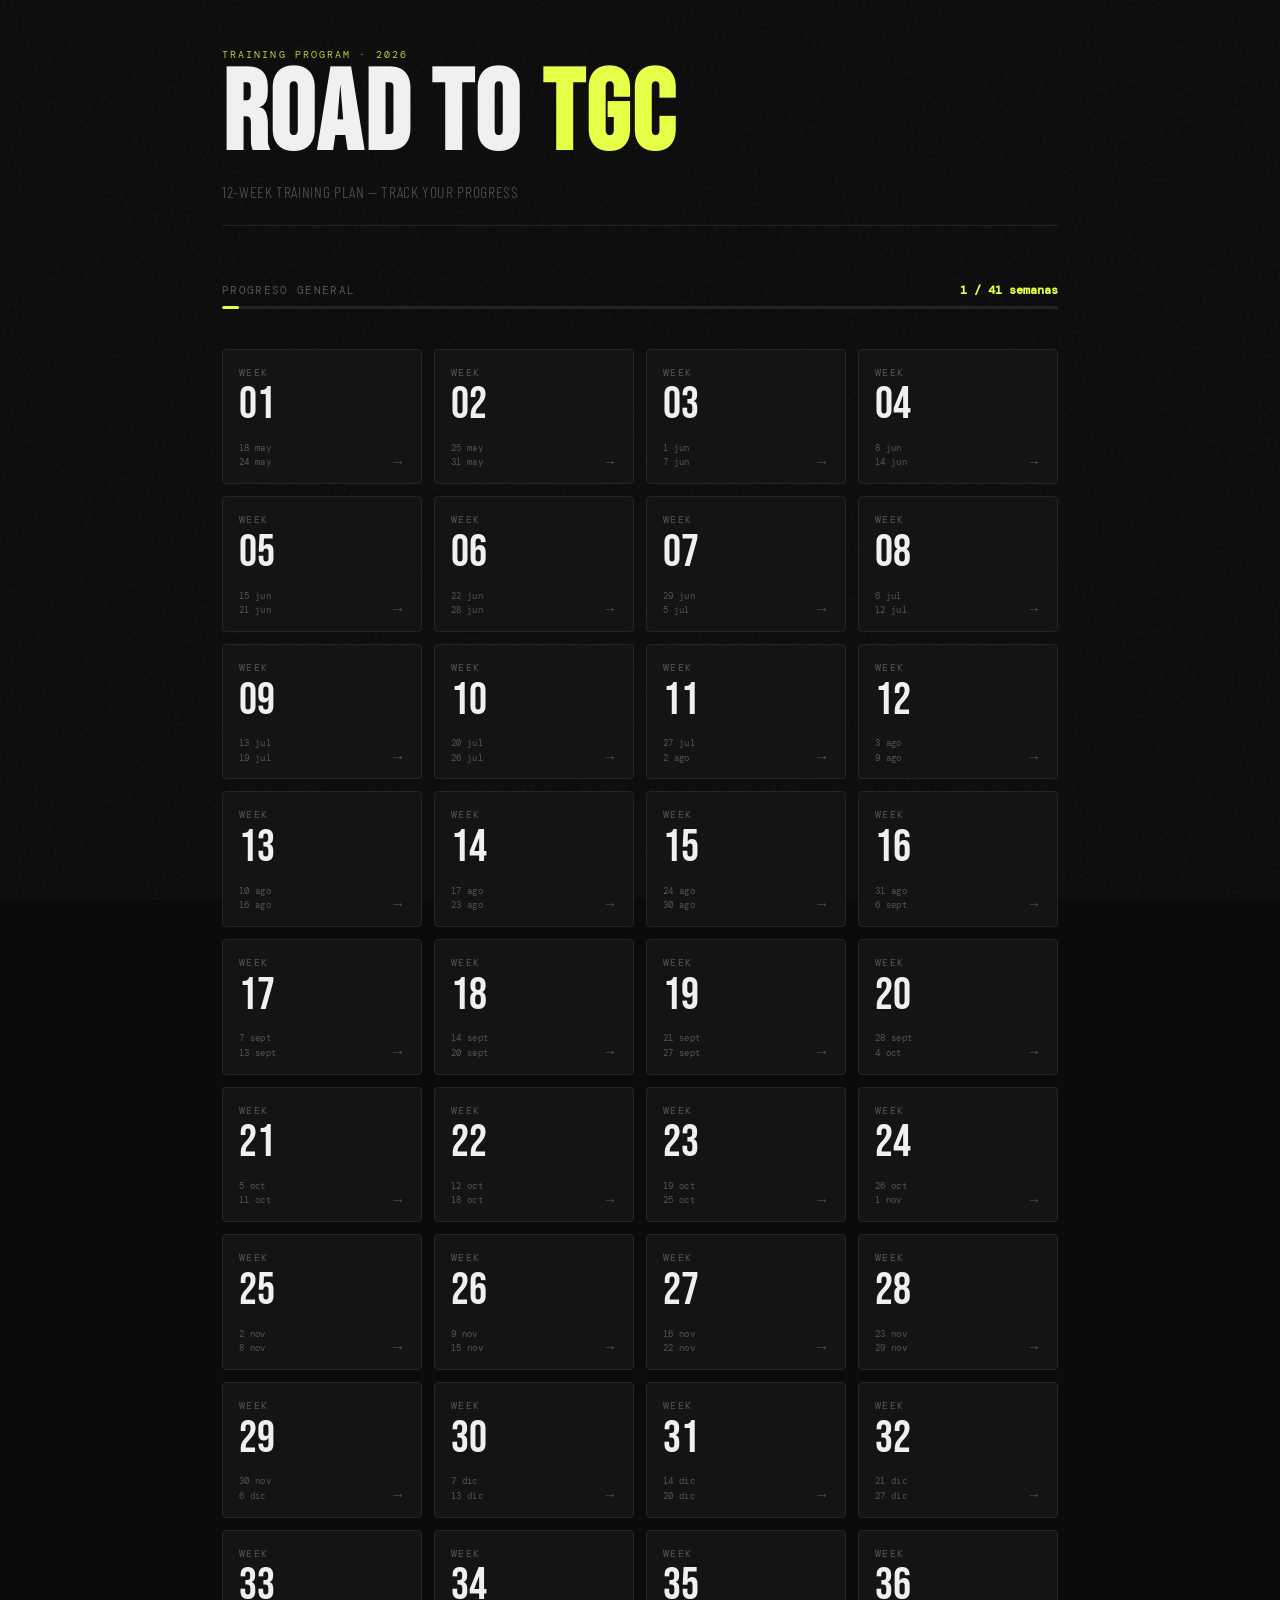
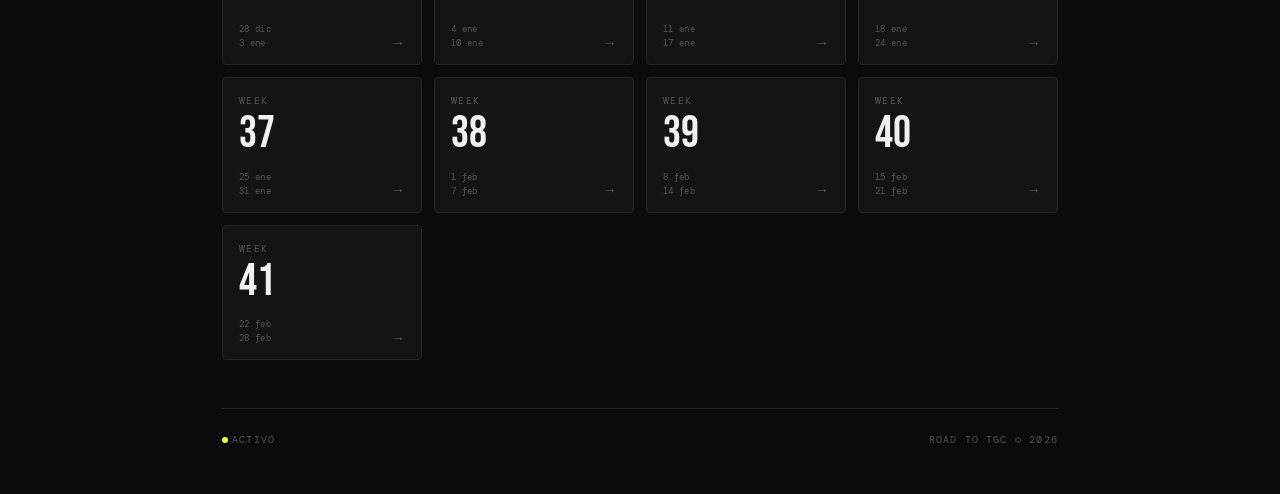
==== index.html @ acd6362c "add week 01" ====
<!DOCTYPE html>
<html lang="es">
<head>
    <meta charset="UTF-8">
    <meta name="viewport" content="width=device-width, initial-scale=1.0">
    <title>Road To TGC</title>
    <link rel="preconnect" href="https://fonts.googleapis.com">
    <link rel="preconnect" href="https://fonts.gstatic.com" crossorigin>
    <link href="https://fonts.googleapis.com/css2?family=Bebas+Neue&family=DM+Mono:wght@400;500&family=Barlow+Condensed:wght@300;600;700&display=swap" rel="stylesheet">

    <style>
        *, *::before, *::after {
            box-sizing: border-box;
            margin: 0;
            padding: 0;
        }

        :root {
            --bg:        #0b0b0b;
            --surface:   #141414;
            --border:    #252525;
            --accent:    #e8ff47;
            --accent-dim:#b8cc30;
            --text:      #f0f0f0;
            --muted:     #555;
            --danger:    #ff4747;

            --font-display: 'Bebas Neue', sans-serif;
            --font-body:    'Barlow Condensed', sans-serif;
            --font-mono:    'DM Mono', monospace;
        }

        html { scroll-behavior: smooth; }

        body {
            background: var(--bg);
            color: var(--text);
            font-family: var(--font-body);
            min-height: 100dvh;
            overflow-x: hidden;
        }

        /* ── NOISE TEXTURE OVERLAY ── */
        body::before {
            content: '';
            position: fixed;
            inset: 0;
            background-image: url("data:image/svg+xml,%3Csvg viewBox='0 0 256 256' xmlns='http://www.w3.org/2000/svg'%3E%3Cfilter id='n'%3E%3CfeTurbulence type='fractalNoise' baseFrequency='0.9' numOctaves='4' stitchTiles='stitch'/%3E%3C/filter%3E%3Crect width='100%25' height='100%25' filter='url(%23n)' opacity='0.04'/%3E%3C/svg%3E");
            pointer-events: none;
            z-index: 0;
        }

        /* ── LAYOUT ── */
        .wrapper {
            position: relative;
            z-index: 1;
            max-width: 900px;
            margin: 0 auto;
            padding: clamp(1.5rem, 5vw, 3rem) clamp(1rem, 4vw, 2rem);
        }

        /* ── HEADER ── */
        header {
            display: flex;
            flex-direction: column;
            gap: 0.25rem;
            margin-bottom: clamp(2rem, 6vw, 3.5rem);
            border-bottom: 1px solid var(--border);
            padding-bottom: 1.5rem;
            animation: fadeDown 0.5s ease both;
        }

        .label {
            font-family: var(--font-mono);
            font-size: 0.65rem;
            letter-spacing: 0.2em;
            color: var(--accent);
            text-transform: uppercase;
            opacity: 0.8;
        }

        h1 {
            font-family: var(--font-display);
            font-size: clamp(3.5rem, 14vw, 7rem);
            line-height: 0.92;
            letter-spacing: 0.02em;
            color: var(--text);
        }

        h1 span {
            color: var(--accent);
        }

        .subtitle {
            margin-top: 0.6rem;
            font-size: clamp(0.85rem, 2.5vw, 1rem);
            font-weight: 300;
            letter-spacing: 0.04em;
            color: var(--muted);
            text-transform: uppercase;
        }

        /* ── PROGRESS BAR ── */
        .progress-wrap {
            margin-bottom: clamp(1.5rem, 4vw, 2.5rem);
            animation: fadeDown 0.5s 0.1s ease both;
        }

        .progress-header {
            display: flex;
            justify-content: space-between;
            align-items: baseline;
            margin-bottom: 0.5rem;
        }

        .progress-header span {
            font-family: var(--font-mono);
            font-size: 0.7rem;
            letter-spacing: 0.12em;
            color: var(--muted);
            text-transform: uppercase;
        }

        .progress-header strong {
            font-family: var(--font-mono);
            font-size: 0.75rem;
            color: var(--accent);
        }

        .bar {
            height: 3px;
            background: var(--border);
            border-radius: 2px;
            overflow: hidden;
        }

        .bar-fill {
            height: 100%;
            width: 25%; /* ajusta según el progreso real */
            background: var(--accent);
            border-radius: 2px;
            transition: width 1s cubic-bezier(0.16, 1, 0.3, 1);
        }

        /* ── GRID ── */
        .grid {
            display: grid;
            grid-template-columns: repeat(2, 1fr);
            gap: 0.75rem;
        }

        @media (min-width: 480px) {
            .grid { grid-template-columns: repeat(3, 1fr); }
        }

        @media (min-width: 700px) {
            .grid { grid-template-columns: repeat(4, 1fr); }
        }

        /* ── CARD ── */
        .card {
            position: relative;
            display: flex;
            flex-direction: column;
            justify-content: space-between;
            background: var(--surface);
            border: 1px solid var(--border);
            border-radius: 4px;
            padding: 1rem 1rem 0.85rem;
            text-decoration: none;
            color: var(--text);
            overflow: hidden;
            cursor: pointer;
            transition:
                transform 0.18s ease,
                border-color 0.18s ease,
                background 0.18s ease;
            opacity: 0;
            animation: fadeUp 0.4s ease both;
        }

        /* stagger delay via inline style set by JS */
        .card:hover {
            transform: translateY(-3px);
            border-color: var(--accent);
            background: #1a1a0e;
        }

        .card:active { transform: translateY(0); }

        /* accent stripe on hover */
        .card::after {
            content: '';
            position: absolute;
            left: 0; top: 0; bottom: 0;
            width: 3px;
            background: var(--accent);
            transform: scaleY(0);
            transform-origin: bottom;
            transition: transform 0.2s ease;
        }

        .card:hover::after { transform: scaleY(1); }

        .card-week {
            font-family: var(--font-mono);
            font-size: 0.6rem;
            letter-spacing: 0.15em;
            color: var(--muted);
            text-transform: uppercase;
            margin-bottom: 0.3rem;
        }

        .card-number {
            font-family: var(--font-display);
            font-size: clamp(2.2rem, 7vw, 2.8rem);
            line-height: 1;
            color: var(--text);
            transition: color 0.18s ease;
        }

        .card:hover .card-number { color: var(--accent); }

        .card-meta {
            margin-top: 0.8rem;
            display: flex;
            align-items: flex-end;
            justify-content: space-between;
        }

        .card-dates {
            font-family: var(--font-mono);
            font-size: 0.56rem;
            letter-spacing: 0.04em;
            color: var(--muted);
            line-height: 1.6;
            transition: color 0.18s ease;
        }

        .card:hover .card-dates { color: var(--accent-dim); }

        .card-arrow {
            color: var(--muted);
            font-size: 0.9rem;
            flex-shrink: 0;
            margin-left: 0.4rem;
            transition: color 0.18s ease, transform 0.18s ease;
        }

        .card:hover .card-arrow {
            color: var(--accent);
            transform: translateX(3px);
        }

        /* ── FOOTER ── */
        footer {
            margin-top: clamp(2rem, 6vw, 3rem);
            padding-top: 1.5rem;
            border-top: 1px solid var(--border);
            display: flex;
            justify-content: space-between;
            align-items: center;
            flex-wrap: wrap;
            gap: 0.5rem;
            animation: fadeDown 0.5s 0.2s ease both;
        }

        footer span {
            font-family: var(--font-mono);
            font-size: 0.62rem;
            letter-spacing: 0.12em;
            color: var(--muted);
            text-transform: uppercase;
        }

        .dot {
            display: inline-block;
            width: 6px; height: 6px;
            border-radius: 50%;
            background: var(--accent);
            margin-right: 0.4em;
            animation: pulse 2s ease infinite;
        }

        /* ── ANIMATIONS ── */
        @keyframes fadeDown {
            from { opacity: 0; transform: translateY(-12px); }
            to   { opacity: 1; transform: translateY(0); }
        }

        @keyframes fadeUp {
            from { opacity: 0; transform: translateY(14px); }
            to   { opacity: 1; transform: translateY(0); }
        }

        @keyframes pulse {
            0%, 100% { opacity: 1; }
            50%       { opacity: 0.4; }
        }
    </style>
</head>
<body>
<div class="wrapper">

    <header>
        <p class="label">Training Program · 2026</p>
        <h1>Road To <span>TGC</span></h1>
        <p class="subtitle">12-week training plan &mdash; track your progress</p>
    </header>

    <div class="progress-wrap">
        <div class="progress-header">
            <span>Progreso general</span>
            <strong id="pct">3 / 12 semanas</strong>
        </div>
        <div class="bar"><div class="bar-fill" id="bar"></div></div>
    </div>

    <nav class="grid" id="grid" aria-label="Semanas de entrenamiento">
        <!-- Cards generadas por JS -->
    </nav>

    <footer>
        <span><span class="dot"></span>Activo</span>
        <span>Road To TGC &copy; 2026</span>
    </footer>

</div>

<script>
    const TOTAL_WEEKS  = 41;
    const DONE_WEEKS   = 1;
    const WEEK1_START  = new Date('2026-05-18'); // lunes 18 mayo

    // Barra de progreso
    document.getElementById('pct').textContent = `${DONE_WEEKS} / ${TOTAL_WEEKS} semanas`;
    document.getElementById('bar').style.width = Math.round((DONE_WEEKS / TOTAL_WEEKS) * 100) + '%';

    // Formato de fecha: "18 May"
    const fmt = d => d.toLocaleDateString('es-ES', { day: 'numeric', month: 'short' })
                      .replace('.', '');

    const grid = document.getElementById('grid');

    for (let w = 1; w <= TOTAL_WEEKS; w++) {
        const num   = String(w).padStart(2, '0');
        const start = new Date(WEEK1_START);
        start.setDate(WEEK1_START.getDate() + (w - 1) * 7);
        const end = new Date(start);
        end.setDate(start.getDate() + 6);

        const card = document.createElement('a');
        card.href  = `/pages/week${num}.html`;
        card.className = 'card';
        card.style.animationDelay = `${(w - 1) * 40}ms`;
        card.setAttribute('aria-label', `Semana ${w} — ${fmt(start)} al ${fmt(end)}`);

        card.innerHTML = `
            <div>
                <p class="card-week">Week</p>
                <p class="card-number">${num}</p>
            </div>
            <div class="card-meta">
                <span class="card-dates">${fmt(start)}<br>${fmt(end)}</span>
                <span class="card-arrow">→</span>
            </div>
        `;

        grid.appendChild(card);
    }
</script>
</body>
</html>
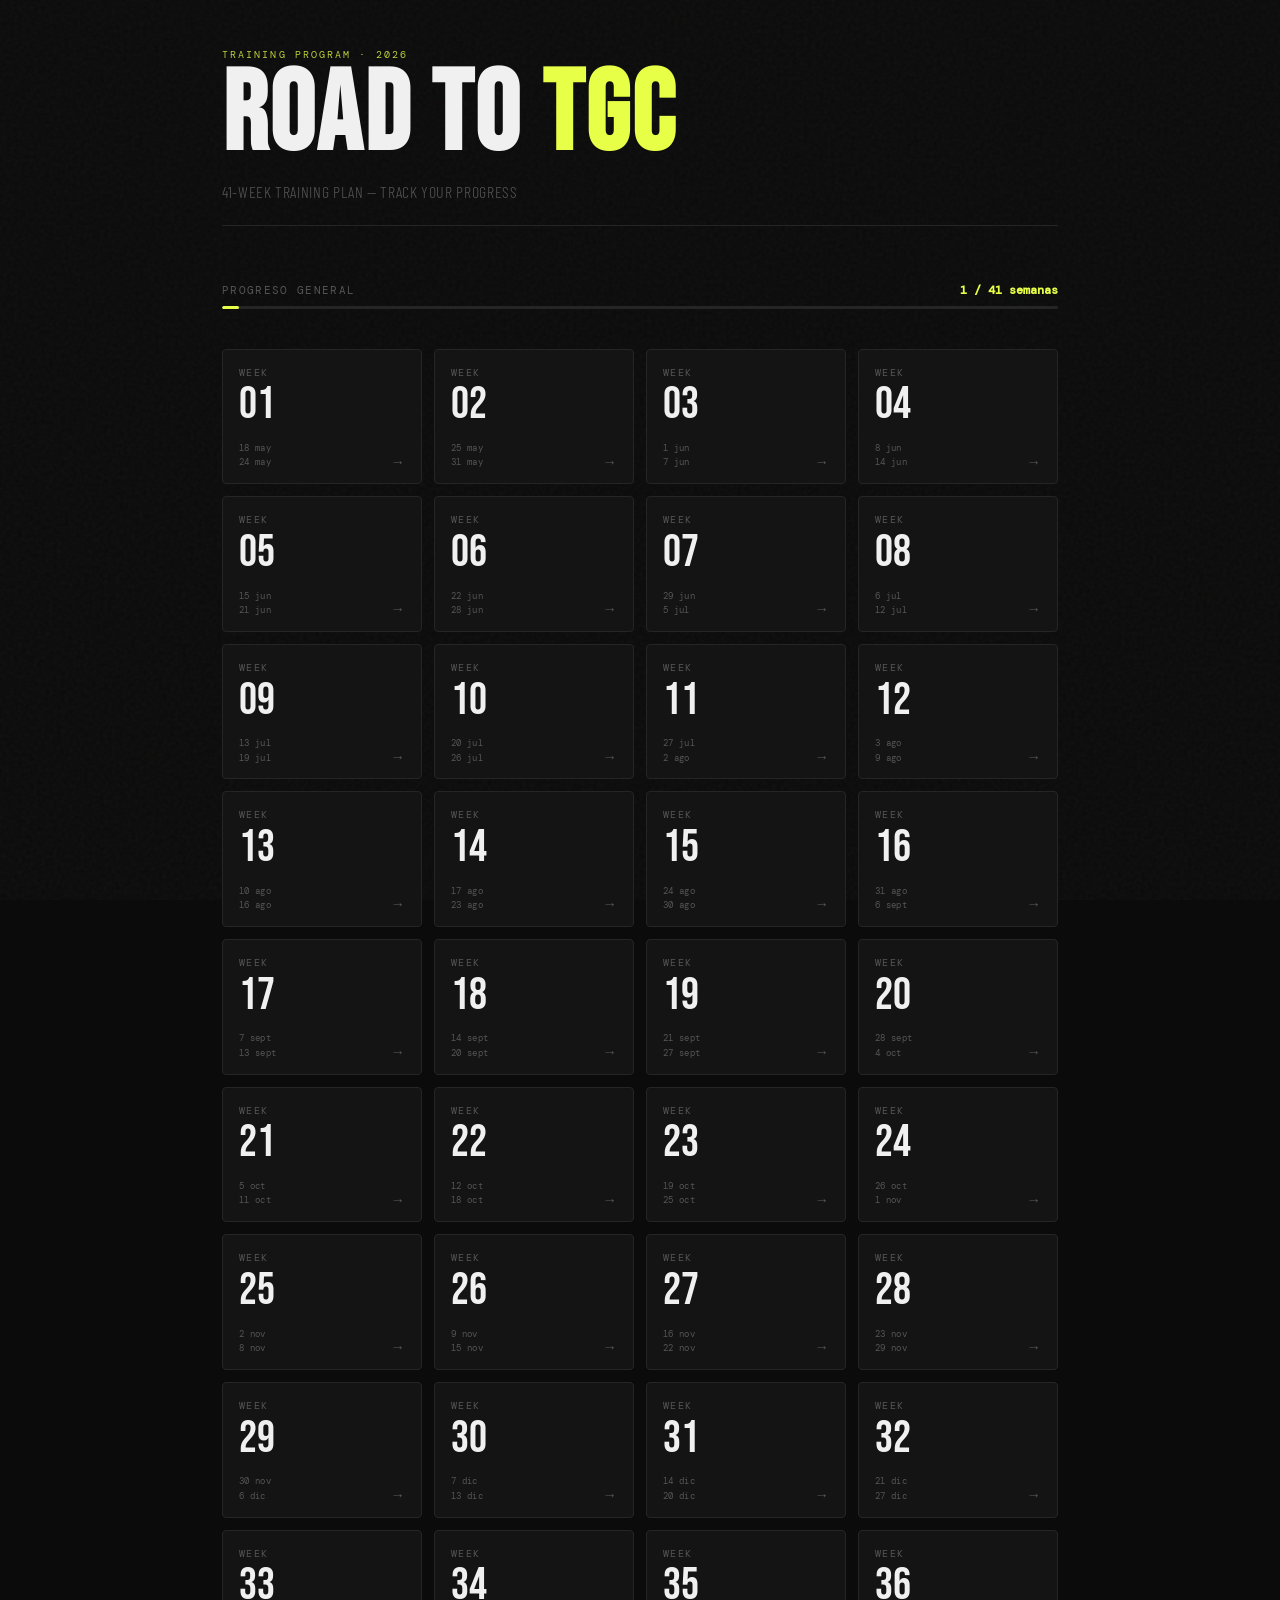
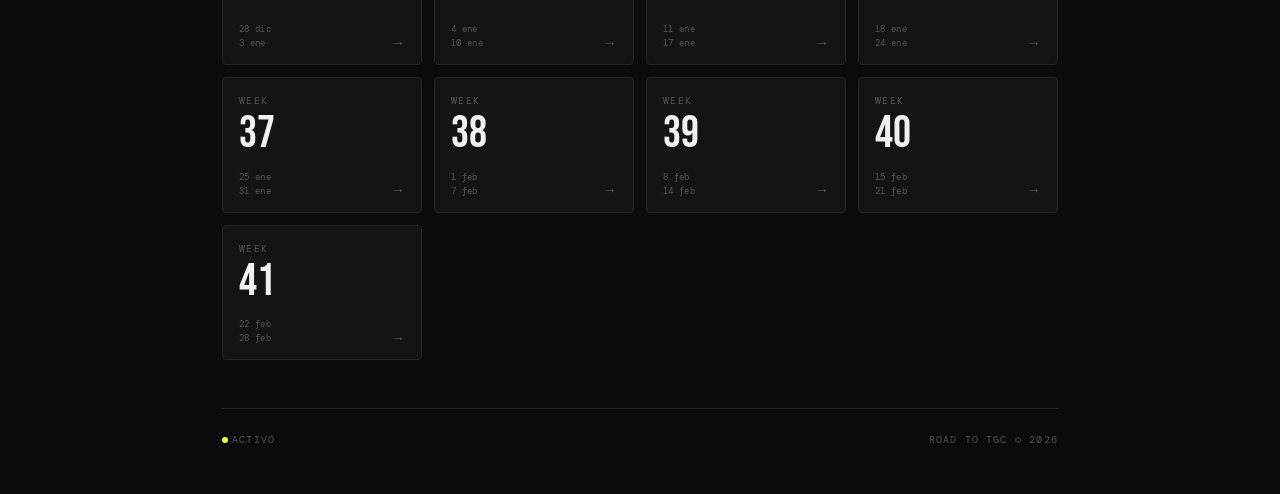
==== commit 6be990f6: "refactor" ====
--- a/index.html
+++ b/index.html
@@ -8,296 +8,7 @@
     <link rel="preconnect" href="https://fonts.gstatic.com" crossorigin>
     <link href="https://fonts.googleapis.com/css2?family=Bebas+Neue&family=DM+Mono:wght@400;500&family=Barlow+Condensed:wght@300;600;700&display=swap" rel="stylesheet">
 
-    <style>
-        *, *::before, *::after {
-            box-sizing: border-box;
-            margin: 0;
-            padding: 0;
-        }
-
-        :root {
-            --bg:        #0b0b0b;
-            --surface:   #141414;
-            --border:    #252525;
-            --accent:    #e8ff47;
-            --accent-dim:#b8cc30;
-            --text:      #f0f0f0;
-            --muted:     #555;
-            --danger:    #ff4747;
-
-            --font-display: 'Bebas Neue', sans-serif;
-            --font-body:    'Barlow Condensed', sans-serif;
-            --font-mono:    'DM Mono', monospace;
-        }
-
-        html { scroll-behavior: smooth; }
-
-        body {
-            background: var(--bg);
-            color: var(--text);
-            font-family: var(--font-body);
-            min-height: 100dvh;
-            overflow-x: hidden;
-        }
-
-        /* ── NOISE TEXTURE OVERLAY ── */
-        body::before {
-            content: '';
-            position: fixed;
-            inset: 0;
-            background-image: url("data:image/svg+xml,%3Csvg viewBox='0 0 256 256' xmlns='http://www.w3.org/2000/svg'%3E%3Cfilter id='n'%3E%3CfeTurbulence type='fractalNoise' baseFrequency='0.9' numOctaves='4' stitchTiles='stitch'/%3E%3C/filter%3E%3Crect width='100%25' height='100%25' filter='url(%23n)' opacity='0.04'/%3E%3C/svg%3E");
-            pointer-events: none;
-            z-index: 0;
-        }
-
-        /* ── LAYOUT ── */
-        .wrapper {
-            position: relative;
-            z-index: 1;
-            max-width: 900px;
-            margin: 0 auto;
-            padding: clamp(1.5rem, 5vw, 3rem) clamp(1rem, 4vw, 2rem);
-        }
-
-        /* ── HEADER ── */
-        header {
-            display: flex;
-            flex-direction: column;
-            gap: 0.25rem;
-            margin-bottom: clamp(2rem, 6vw, 3.5rem);
-            border-bottom: 1px solid var(--border);
-            padding-bottom: 1.5rem;
-            animation: fadeDown 0.5s ease both;
-        }
-
-        .label {
-            font-family: var(--font-mono);
-            font-size: 0.65rem;
-            letter-spacing: 0.2em;
-            color: var(--accent);
-            text-transform: uppercase;
-            opacity: 0.8;
-        }
-
-        h1 {
-            font-family: var(--font-display);
-            font-size: clamp(3.5rem, 14vw, 7rem);
-            line-height: 0.92;
-            letter-spacing: 0.02em;
-            color: var(--text);
-        }
-
-        h1 span {
-            color: var(--accent);
-        }
-
-        .subtitle {
-            margin-top: 0.6rem;
-            font-size: clamp(0.85rem, 2.5vw, 1rem);
-            font-weight: 300;
-            letter-spacing: 0.04em;
-            color: var(--muted);
-            text-transform: uppercase;
-        }
-
-        /* ── PROGRESS BAR ── */
-        .progress-wrap {
-            margin-bottom: clamp(1.5rem, 4vw, 2.5rem);
-            animation: fadeDown 0.5s 0.1s ease both;
-        }
-
-        .progress-header {
-            display: flex;
-            justify-content: space-between;
-            align-items: baseline;
-            margin-bottom: 0.5rem;
-        }
-
-        .progress-header span {
-            font-family: var(--font-mono);
-            font-size: 0.7rem;
-            letter-spacing: 0.12em;
-            color: var(--muted);
-            text-transform: uppercase;
-        }
-
-        .progress-header strong {
-            font-family: var(--font-mono);
-            font-size: 0.75rem;
-            color: var(--accent);
-        }
-
-        .bar {
-            height: 3px;
-            background: var(--border);
-            border-radius: 2px;
-            overflow: hidden;
-        }
-
-        .bar-fill {
-            height: 100%;
-            width: 25%; /* ajusta según el progreso real */
-            background: var(--accent);
-            border-radius: 2px;
-            transition: width 1s cubic-bezier(0.16, 1, 0.3, 1);
-        }
-
-        /* ── GRID ── */
-        .grid {
-            display: grid;
-            grid-template-columns: repeat(2, 1fr);
-            gap: 0.75rem;
-        }
-
-        @media (min-width: 480px) {
-            .grid { grid-template-columns: repeat(3, 1fr); }
-        }
-
-        @media (min-width: 700px) {
-            .grid { grid-template-columns: repeat(4, 1fr); }
-        }
-
-        /* ── CARD ── */
-        .card {
-            position: relative;
-            display: flex;
-            flex-direction: column;
-            justify-content: space-between;
-            background: var(--surface);
-            border: 1px solid var(--border);
-            border-radius: 4px;
-            padding: 1rem 1rem 0.85rem;
-            text-decoration: none;
-            color: var(--text);
-            overflow: hidden;
-            cursor: pointer;
-            transition:
-                transform 0.18s ease,
-                border-color 0.18s ease,
-                background 0.18s ease;
-            opacity: 0;
-            animation: fadeUp 0.4s ease both;
-        }
-
-        /* stagger delay via inline style set by JS */
-        .card:hover {
-            transform: translateY(-3px);
-            border-color: var(--accent);
-            background: #1a1a0e;
-        }
-
-        .card:active { transform: translateY(0); }
-
-        /* accent stripe on hover */
-        .card::after {
-            content: '';
-            position: absolute;
-            left: 0; top: 0; bottom: 0;
-            width: 3px;
-            background: var(--accent);
-            transform: scaleY(0);
-            transform-origin: bottom;
-            transition: transform 0.2s ease;
-        }
-
-        .card:hover::after { transform: scaleY(1); }
-
-        .card-week {
-            font-family: var(--font-mono);
-            font-size: 0.6rem;
-            letter-spacing: 0.15em;
-            color: var(--muted);
-            text-transform: uppercase;
-            margin-bottom: 0.3rem;
-        }
-
-        .card-number {
-            font-family: var(--font-display);
-            font-size: clamp(2.2rem, 7vw, 2.8rem);
-            line-height: 1;
-            color: var(--text);
-            transition: color 0.18s ease;
-        }
-
-        .card:hover .card-number { color: var(--accent); }
-
-        .card-meta {
-            margin-top: 0.8rem;
-            display: flex;
-            align-items: flex-end;
-            justify-content: space-between;
-        }
-
-        .card-dates {
-            font-family: var(--font-mono);
-            font-size: 0.56rem;
-            letter-spacing: 0.04em;
-            color: var(--muted);
-            line-height: 1.6;
-            transition: color 0.18s ease;
-        }
-
-        .card:hover .card-dates { color: var(--accent-dim); }
-
-        .card-arrow {
-            color: var(--muted);
-            font-size: 0.9rem;
-            flex-shrink: 0;
-            margin-left: 0.4rem;
-            transition: color 0.18s ease, transform 0.18s ease;
-        }
-
-        .card:hover .card-arrow {
-            color: var(--accent);
-            transform: translateX(3px);
-        }
-
-        /* ── FOOTER ── */
-        footer {
-            margin-top: clamp(2rem, 6vw, 3rem);
-            padding-top: 1.5rem;
-            border-top: 1px solid var(--border);
-            display: flex;
-            justify-content: space-between;
-            align-items: center;
-            flex-wrap: wrap;
-            gap: 0.5rem;
-            animation: fadeDown 0.5s 0.2s ease both;
-        }
-
-        footer span {
-            font-family: var(--font-mono);
-            font-size: 0.62rem;
-            letter-spacing: 0.12em;
-            color: var(--muted);
-            text-transform: uppercase;
-        }
-
-        .dot {
-            display: inline-block;
-            width: 6px; height: 6px;
-            border-radius: 50%;
-            background: var(--accent);
-            margin-right: 0.4em;
-            animation: pulse 2s ease infinite;
-        }
-
-        /* ── ANIMATIONS ── */
-        @keyframes fadeDown {
-            from { opacity: 0; transform: translateY(-12px); }
-            to   { opacity: 1; transform: translateY(0); }
-        }
-
-        @keyframes fadeUp {
-            from { opacity: 0; transform: translateY(14px); }
-            to   { opacity: 1; transform: translateY(0); }
-        }
-
-        @keyframes pulse {
-            0%, 100% { opacity: 1; }
-            50%       { opacity: 0.4; }
-        }
-    </style>
+    <link rel="stylesheet" href="css/index.css">
 </head>
 <body>
 <div class="wrapper">
@@ -305,7 +16,7 @@
     <header>
         <p class="label">Training Program · 2026</p>
         <h1>Road To <span>TGC</span></h1>
-        <p class="subtitle">12-week training plan &mdash; track your progress</p>
+        <p class="subtitle">41-week training plan &mdash; track your progress</p>
     </header>
 
     <div class="progress-wrap">
@@ -327,47 +38,6 @@
 
 </div>
 
-<script>
-    const TOTAL_WEEKS  = 41;
-    const DONE_WEEKS   = 1;
-    const WEEK1_START  = new Date('2026-05-18'); // lunes 18 mayo
-
-    // Barra de progreso
-    document.getElementById('pct').textContent = `${DONE_WEEKS} / ${TOTAL_WEEKS} semanas`;
-    document.getElementById('bar').style.width = Math.round((DONE_WEEKS / TOTAL_WEEKS) * 100) + '%';
-
-    // Formato de fecha: "18 May"
-    const fmt = d => d.toLocaleDateString('es-ES', { day: 'numeric', month: 'short' })
-                      .replace('.', '');
-
-    const grid = document.getElementById('grid');
-
-    for (let w = 1; w <= TOTAL_WEEKS; w++) {
-        const num   = String(w).padStart(2, '0');
-        const start = new Date(WEEK1_START);
-        start.setDate(WEEK1_START.getDate() + (w - 1) * 7);
-        const end = new Date(start);
-        end.setDate(start.getDate() + 6);
-
-        const card = document.createElement('a');
-        card.href  = `/pages/week${num}.html`;
-        card.className = 'card';
-        card.style.animationDelay = `${(w - 1) * 40}ms`;
-        card.setAttribute('aria-label', `Semana ${w} — ${fmt(start)} al ${fmt(end)}`);
-
-        card.innerHTML = `
-            <div>
-                <p class="card-week">Week</p>
-                <p class="card-number">${num}</p>
-            </div>
-            <div class="card-meta">
-                <span class="card-dates">${fmt(start)}<br>${fmt(end)}</span>
-                <span class="card-arrow">→</span>
-            </div>
-        `;
-
-        grid.appendChild(card);
-    }
-</script>
+<script src="js/index.js"></script>
 </body>
-</html>+</html>
--- a/css/index.css
+++ b/css/index.css
@@ -0,0 +1,288 @@
+*, *::before, *::after {
+    box-sizing: border-box;
+    margin: 0;
+    padding: 0;
+}
+
+:root {
+    --bg:        #0b0b0b;
+    --surface:   #141414;
+    --border:    #252525;
+    --accent:    #e8ff47;
+    --accent-dim:#b8cc30;
+    --text:      #f0f0f0;
+    --muted:     #555;
+    --danger:    #ff4747;
+
+    --font-display: 'Bebas Neue', sans-serif;
+    --font-body:    'Barlow Condensed', sans-serif;
+    --font-mono:    'DM Mono', monospace;
+}
+
+html { scroll-behavior: smooth; }
+
+body {
+    background: var(--bg);
+    color: var(--text);
+    font-family: var(--font-body);
+    min-height: 100dvh;
+    overflow-x: hidden;
+}
+
+/* ── NOISE TEXTURE OVERLAY ── */
+body::before {
+    content: '';
+    position: fixed;
+    inset: 0;
+    background-image: url("data:image/svg+xml,%3Csvg viewBox='0 0 256 256' xmlns='http://www.w3.org/2000/svg'%3E%3Cfilter id='n'%3E%3CfeTurbulence type='fractalNoise' baseFrequency='0.9' numOctaves='4' stitchTiles='stitch'/%3E%3C/filter%3E%3Crect width='100%25' height='100%25' filter='url(%23n)' opacity='0.04'/%3E%3C/svg%3E");
+    pointer-events: none;
+    z-index: 0;
+}
+
+/* ── LAYOUT ── */
+.wrapper {
+    position: relative;
+    z-index: 1;
+    max-width: 900px;
+    margin: 0 auto;
+    padding: clamp(1.5rem, 5vw, 3rem) clamp(1rem, 4vw, 2rem);
+}
+
+/* ── HEADER ── */
+header {
+    display: flex;
+    flex-direction: column;
+    gap: 0.25rem;
+    margin-bottom: clamp(2rem, 6vw, 3.5rem);
+    border-bottom: 1px solid var(--border);
+    padding-bottom: 1.5rem;
+    animation: fadeDown 0.5s ease both;
+}
+
+.label {
+    font-family: var(--font-mono);
+    font-size: 0.65rem;
+    letter-spacing: 0.2em;
+    color: var(--accent);
+    text-transform: uppercase;
+    opacity: 0.8;
+}
+
+h1 {
+    font-family: var(--font-display);
+    font-size: clamp(3.5rem, 14vw, 7rem);
+    line-height: 0.92;
+    letter-spacing: 0.02em;
+    color: var(--text);
+}
+
+h1 span {
+    color: var(--accent);
+}
+
+.subtitle {
+    margin-top: 0.6rem;
+    font-size: clamp(0.85rem, 2.5vw, 1rem);
+    font-weight: 300;
+    letter-spacing: 0.04em;
+    color: var(--muted);
+    text-transform: uppercase;
+}
+
+/* ── PROGRESS BAR ── */
+.progress-wrap {
+    margin-bottom: clamp(1.5rem, 4vw, 2.5rem);
+    animation: fadeDown 0.5s 0.1s ease both;
+}
+
+.progress-header {
+    display: flex;
+    justify-content: space-between;
+    align-items: baseline;
+    margin-bottom: 0.5rem;
+}
+
+.progress-header span {
+    font-family: var(--font-mono);
+    font-size: 0.7rem;
+    letter-spacing: 0.12em;
+    color: var(--muted);
+    text-transform: uppercase;
+}
+
+.progress-header strong {
+    font-family: var(--font-mono);
+    font-size: 0.75rem;
+    color: var(--accent);
+}
+
+.bar {
+    height: 3px;
+    background: var(--border);
+    border-radius: 2px;
+    overflow: hidden;
+}
+
+.bar-fill {
+    height: 100%;
+    width: 25%; /* ajusta según el progreso real */
+    background: var(--accent);
+    border-radius: 2px;
+    transition: width 1s cubic-bezier(0.16, 1, 0.3, 1);
+}
+
+/* ── GRID ── */
+.grid {
+    display: grid;
+    grid-template-columns: repeat(2, 1fr);
+    gap: 0.75rem;
+}
+
+@media (min-width: 480px) {
+    .grid { grid-template-columns: repeat(3, 1fr); }
+}
+
+@media (min-width: 700px) {
+    .grid { grid-template-columns: repeat(4, 1fr); }
+}
+
+/* ── CARD ── */
+.card {
+    position: relative;
+    display: flex;
+    flex-direction: column;
+    justify-content: space-between;
+    background: var(--surface);
+    border: 1px solid var(--border);
+    border-radius: 4px;
+    padding: 1rem 1rem 0.85rem;
+    text-decoration: none;
+    color: var(--text);
+    overflow: hidden;
+    cursor: pointer;
+    transition:
+        transform 0.18s ease,
+        border-color 0.18s ease,
+        background 0.18s ease;
+    opacity: 0;
+    animation: fadeUp 0.4s ease both;
+}
+
+/* stagger delay via inline style set by JS */
+.card:hover {
+    transform: translateY(-3px);
+    border-color: var(--accent);
+    background: #1a1a0e;
+}
+
+.card:active { transform: translateY(0); }
+
+/* accent stripe on hover */
+.card::after {
+    content: '';
+    position: absolute;
+    left: 0; top: 0; bottom: 0;
+    width: 3px;
+    background: var(--accent);
+    transform: scaleY(0);
+    transform-origin: bottom;
+    transition: transform 0.2s ease;
+}
+
+.card:hover::after { transform: scaleY(1); }
+
+.card-week {
+    font-family: var(--font-mono);
+    font-size: 0.6rem;
+    letter-spacing: 0.15em;
+    color: var(--muted);
+    text-transform: uppercase;
+    margin-bottom: 0.3rem;
+}
+
+.card-number {
+    font-family: var(--font-display);
+    font-size: clamp(2.2rem, 7vw, 2.8rem);
+    line-height: 1;
+    color: var(--text);
+    transition: color 0.18s ease;
+}
+
+.card:hover .card-number { color: var(--accent); }
+
+.card-meta {
+    margin-top: 0.8rem;
+    display: flex;
+    align-items: flex-end;
+    justify-content: space-between;
+}
+
+.card-dates {
+    font-family: var(--font-mono);
+    font-size: 0.56rem;
+    letter-spacing: 0.04em;
+    color: var(--muted);
+    line-height: 1.6;
+    transition: color 0.18s ease;
+}
+
+.card:hover .card-dates { color: var(--accent-dim); }
+
+.card-arrow {
+    color: var(--muted);
+    font-size: 0.9rem;
+    flex-shrink: 0;
+    margin-left: 0.4rem;
+    transition: color 0.18s ease, transform 0.18s ease;
+}
+
+.card:hover .card-arrow {
+    color: var(--accent);
+    transform: translateX(3px);
+}
+
+/* ── FOOTER ── */
+footer {
+    margin-top: clamp(2rem, 6vw, 3rem);
+    padding-top: 1.5rem;
+    border-top: 1px solid var(--border);
+    display: flex;
+    justify-content: space-between;
+    align-items: center;
+    flex-wrap: wrap;
+    gap: 0.5rem;
+    animation: fadeDown 0.5s 0.2s ease both;
+}
+
+footer span {
+    font-family: var(--font-mono);
+    font-size: 0.62rem;
+    letter-spacing: 0.12em;
+    color: var(--muted);
+    text-transform: uppercase;
+}
+
+.dot {
+    display: inline-block;
+    width: 6px; height: 6px;
+    border-radius: 50%;
+    background: var(--accent);
+    margin-right: 0.4em;
+    animation: pulse 2s ease infinite;
+}
+
+/* ── ANIMATIONS ── */
+@keyframes fadeDown {
+    from { opacity: 0; transform: translateY(-12px); }
+    to   { opacity: 1; transform: translateY(0); }
+}
+
+@keyframes fadeUp {
+    from { opacity: 0; transform: translateY(14px); }
+    to   { opacity: 1; transform: translateY(0); }
+}
+
+@keyframes pulse {
+    0%, 100% { opacity: 1; }
+    50%       { opacity: 0.4; }
+}
